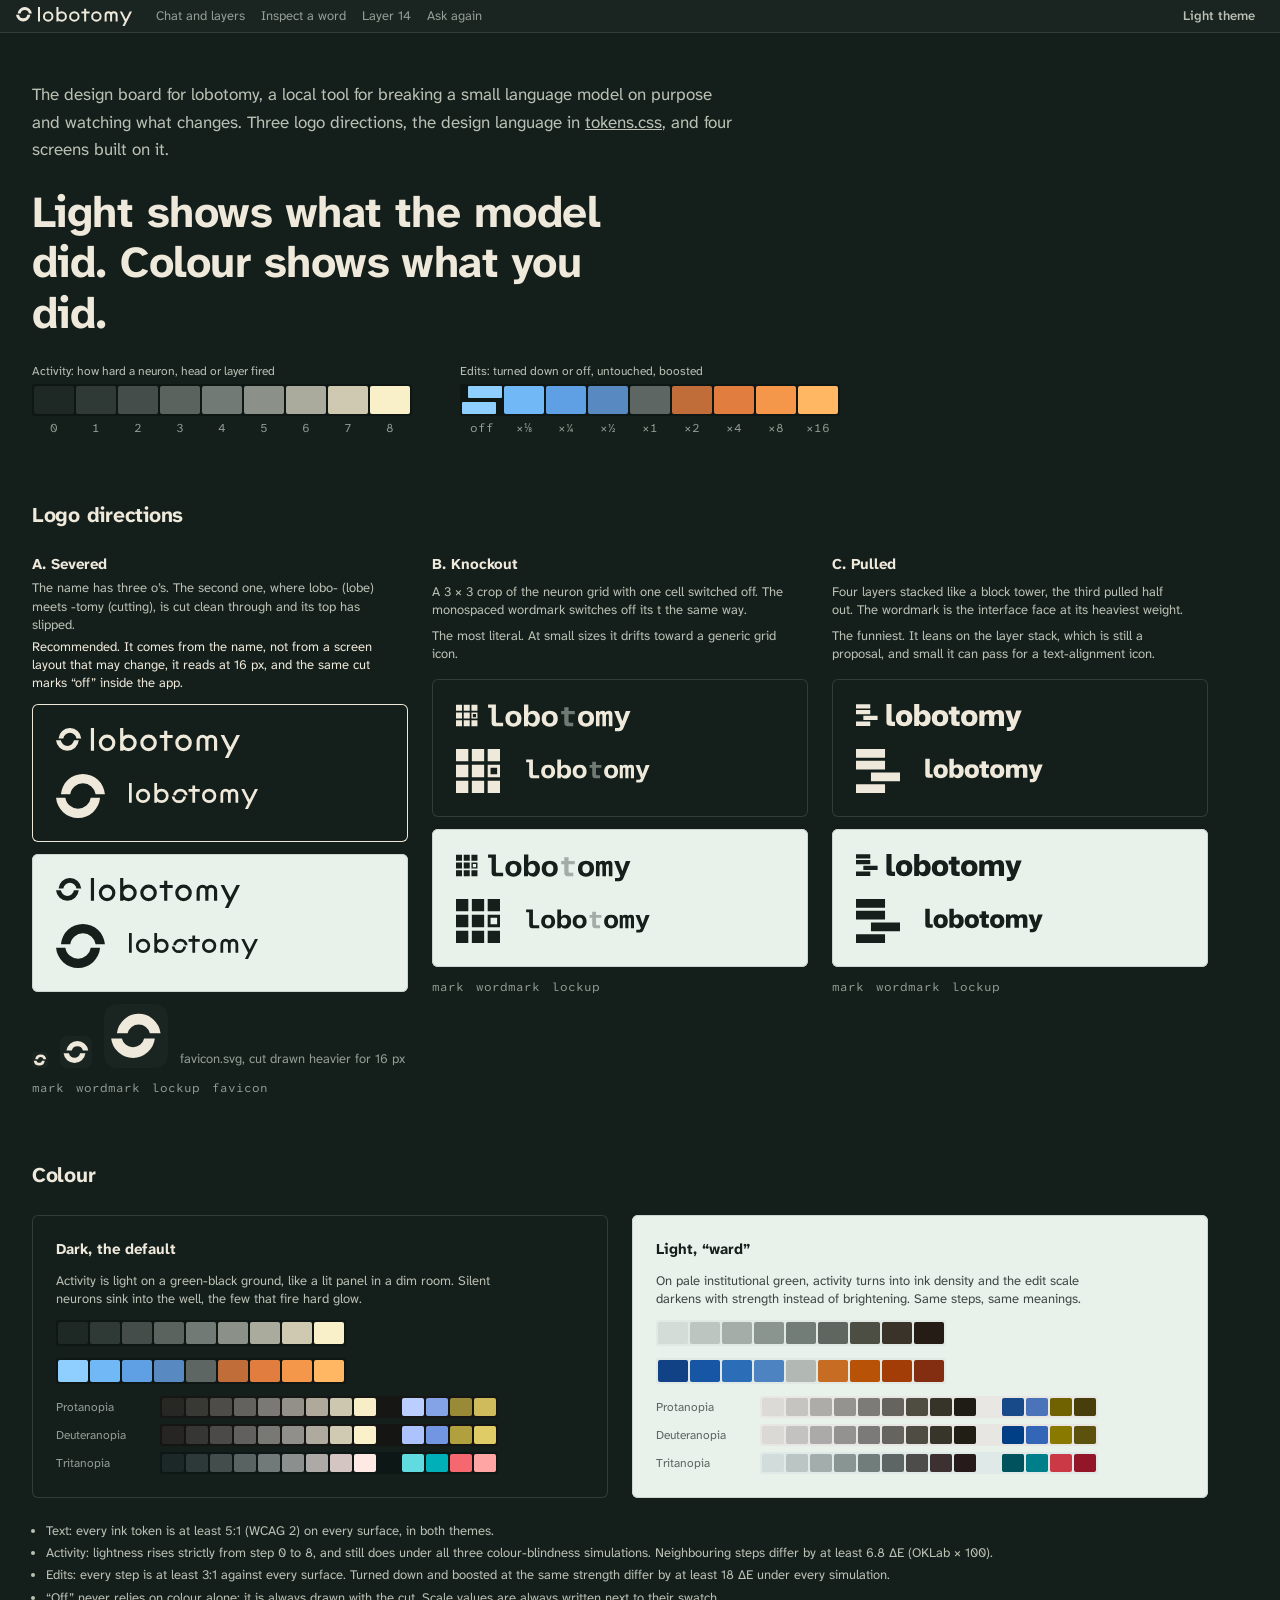
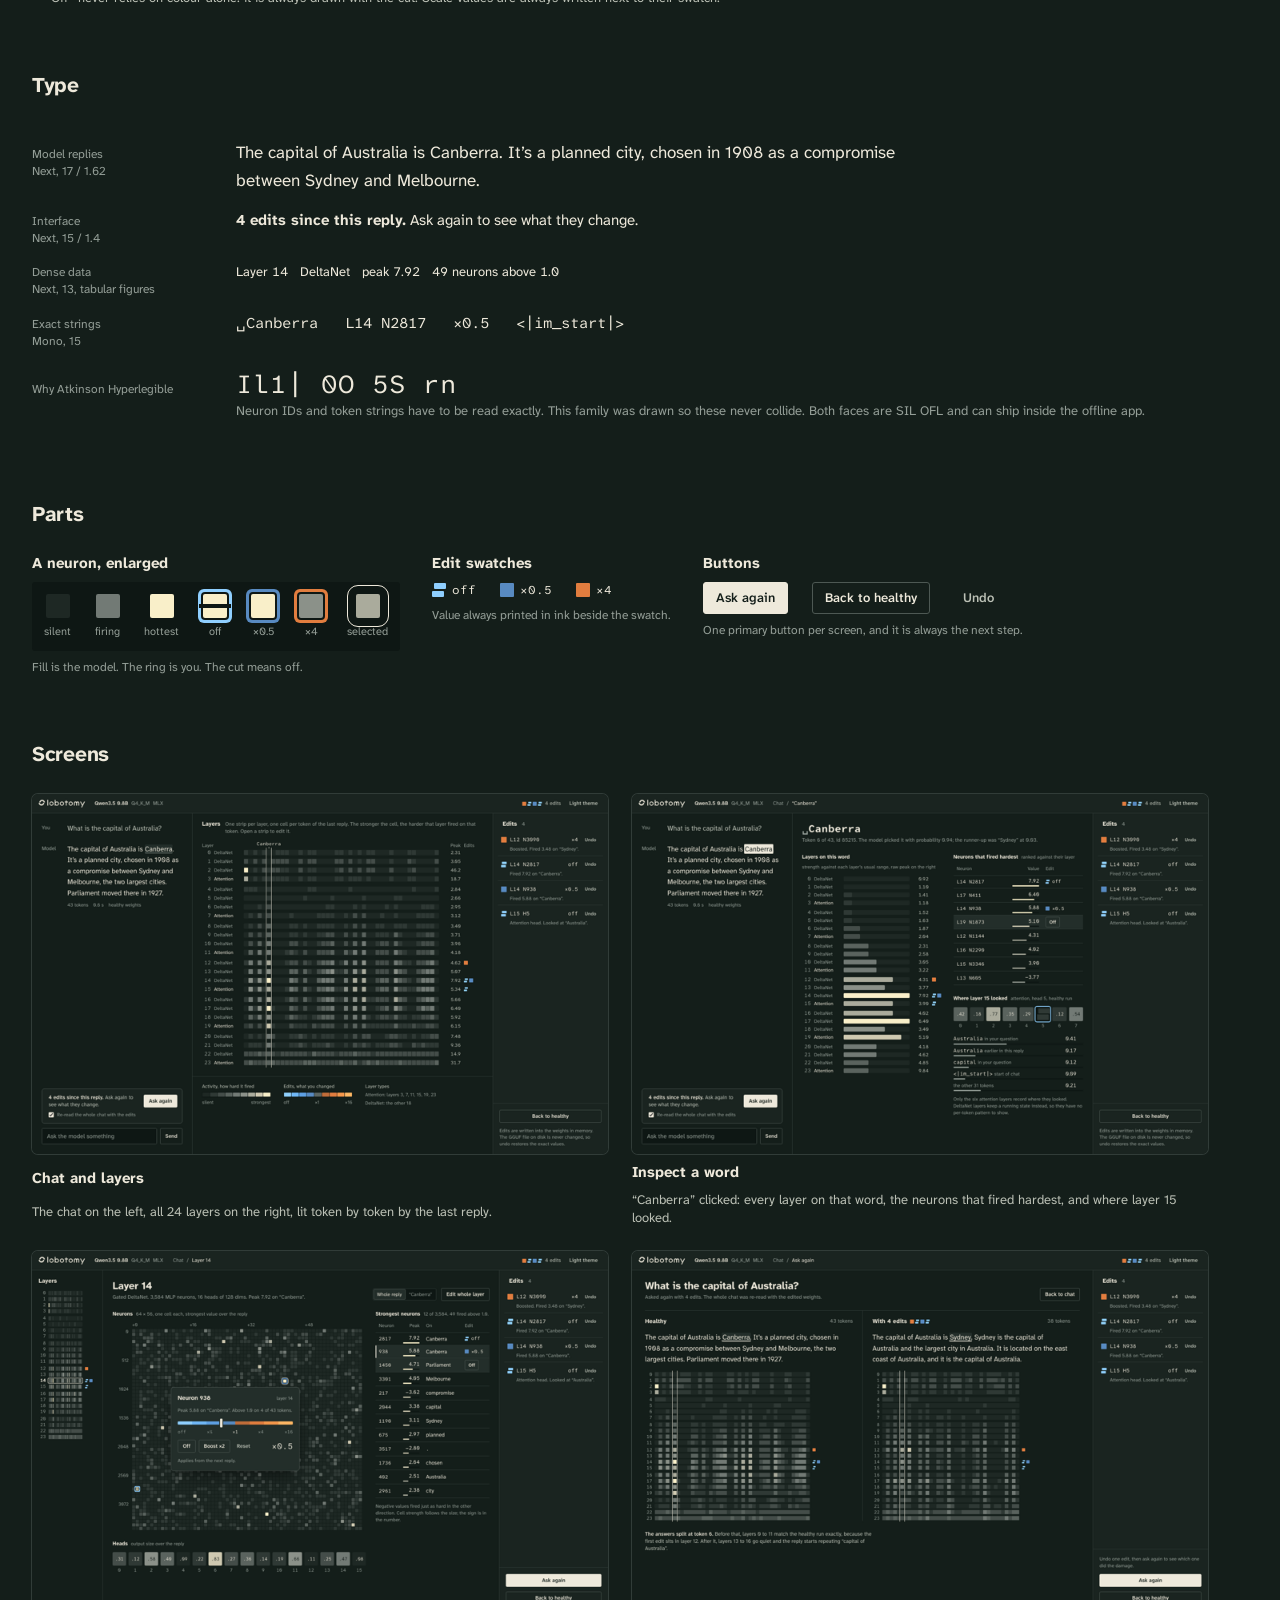
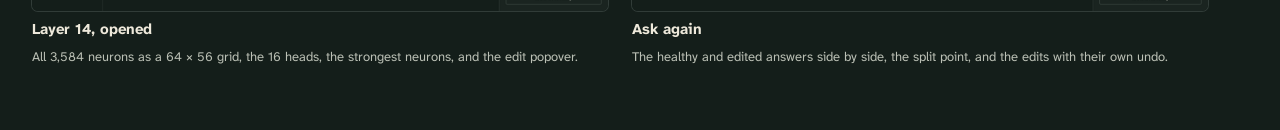
==== design/mockups/index.html @ 0666f912 "Design language, logos and mockups (from the design pass); richer inspection API - design/: tokens.c" ====
<!doctype html>
<html lang="en" data-theme="dark">
<head>
<meta charset="utf-8">
<meta name="viewport" content="width=device-width, initial-scale=1">
<title>lobotomy design board</title>
<link rel="icon" href="../logo/favicon.svg" type="image/svg+xml">
<link rel="preconnect" href="https://fonts.googleapis.com">
<link rel="preconnect" href="https://fonts.gstatic.com" crossorigin>
<link rel="stylesheet" href="https://fonts.googleapis.com/css2?family=Atkinson+Hyperlegible+Mono:wght@400;500;700&family=Atkinson+Hyperlegible+Next:ital,wght@0,400;0,560;0,720;1,400&display=swap">
<link rel="stylesheet" href="../tokens.css">
<link rel="stylesheet" href="app.css">
<style>
  body { min-height: 100vh; }
  .board { max-width: 1240px; padding: var(--space-7) var(--space-6) var(--space-8); display: grid; gap: var(--space-8); }
  .board section { display: grid; gap: var(--space-5); }
  .board h2 { font-size: var(--text-xl); font-weight: var(--weight-bold); letter-spacing: var(--tracking-display); }
  .board h3 { font-size: var(--text-md); font-weight: var(--weight-bold); }
  .lede { max-width: 64ch; color: var(--ink-2); font-size: var(--text-lg); line-height: var(--leading-read); }
  .thesis { font-size: var(--text-4xl); line-height: var(--leading-tight); letter-spacing: var(--tracking-display); font-weight: var(--weight-bold); max-width: 20ch; }
  .hero { display: grid; gap: var(--space-5); }
  .hero-scales { display: flex; flex-wrap: wrap; gap: var(--space-4) var(--space-7); }
  .big-bar { display: flex; gap: 2px; padding: 2px; background: var(--surface-well); border-radius: 3px; width: max-content; }
  .big-bar i { width: 40px; height: 28px; border-radius: 2px; background: var(--act, var(--edit)); }
  .big-bar i.none { background: var(--edit-none); }
  .big-bar .swatch.edit-off { width: 40px; height: 28px; }
  .big-bar .swatch.edit-off::before, .big-bar .swatch.edit-off::after { height: 12px; }
  .big-bar .swatch.edit-off::before, .big-bar .swatch.edit-off::after { width: calc(100% - 6px); }
  .big-bar .swatch.edit-off::before { left: 6px; }
  .labels { display: flex; gap: 2px; padding: 0 2px; font-family: var(--font-mono); font-size: var(--text-xs); color: var(--ink-3); }
  .labels span { width: 40px; text-align: center; }

  /* logo directions */
  .directions { display: grid; grid-template-columns: repeat(3, minmax(0, 1fr)); gap: var(--space-5); }
  .direction { display: grid; gap: var(--space-3); align-content: start; }
  .direction header { display: grid; gap: var(--space-1); min-height: 7.5em; }
  .direction header p { color: var(--ink-2); font-size: var(--text-sm); max-width: 44ch; }
  .direction .verdict { color: var(--ink-1); }
  .tile { background: var(--surface-ground); color: var(--ink-1); border-radius: var(--radius-panel); padding: var(--space-5); display: grid; gap: var(--space-4); justify-items: start; box-shadow: inset 0 0 0 1px var(--rule); }
  .tile .lockup { height: 30px; }
  .tile .wordmark { height: 26px; }
  .tile .mark { height: 44px; }
  .tile-row { display: flex; align-items: center; gap: var(--space-5); }
  .files { font-family: var(--font-mono); font-size: var(--text-xs); color: var(--ink-3); display: flex; flex-wrap: wrap; gap: 2px var(--space-3); }
  .files a { text-decoration: none; }
  .files a:hover { color: var(--ink-1); text-decoration: underline; }
  .favicons { display: flex; align-items: end; gap: var(--space-3); }
  .recommended { box-shadow: inset 0 0 0 1px var(--ink-1); }

  /* colour */
  .scales { display: grid; grid-template-columns: repeat(2, minmax(0, 1fr)); gap: var(--space-5); }
  .scale-card { display: grid; gap: var(--space-3); align-content: start; padding: var(--space-5); border-radius: var(--radius-panel); background: var(--surface-ground); color: var(--ink-1); box-shadow: inset 0 0 0 1px var(--rule); }
  .topbar .crumbs { gap: var(--space-4); }
  .scale-card p { font-size: var(--text-sm); color: var(--ink-2); max-width: 56ch; }
  .sw-row { display: flex; gap: 2px; padding: 2px; background: var(--surface-well); border-radius: 3px; width: max-content; }
  .sw-row i { width: 30px; height: 22px; border-radius: 2px; background: var(--act, var(--edit)); }
  .sw-row i.none { background: var(--edit-none); }
  .sw-labels { display: flex; gap: 2px; padding: 0 2px; font-family: var(--font-mono); font-size: var(--text-2xs); color: var(--ink-3); }
  .sw-labels span { width: 30px; text-align: center; }
  .cvd { display: grid; grid-template-columns: 92px auto; gap: 6px var(--space-3); align-items: center; font-size: var(--text-xs); color: var(--ink-3); }
  .cvd .sw-row i { width: 22px; height: 18px; }
  .protan { filter: url(#protan); } .deutan { filter: url(#deutan); } .tritan { filter: url(#tritan); }
  .checks { display: grid; gap: var(--space-1); font-size: var(--text-sm); color: var(--ink-2); padding-left: 1.1em; list-style: disc; }
  .surfaces { display: flex; flex-wrap: wrap; gap: var(--space-2); }
  .chip { display: grid; gap: 2px; font-size: var(--text-xs); color: var(--ink-3); }
  .chip i { width: 88px; height: 36px; border-radius: var(--radius-control); box-shadow: inset 0 0 0 1px var(--rule); }

  /* type */
  .type { display: grid; grid-template-columns: 180px minmax(0, 1fr); gap: var(--space-4) var(--space-5); align-items: baseline; }
  .type dt { font-size: var(--text-xs); color: var(--ink-3); }
  .type dd { margin: 0; }
  .t-reply { font-size: var(--text-lg); line-height: var(--leading-read); max-width: 60ch; }
  .t-ui { font-size: var(--text-md); }
  .t-dense { font-size: var(--text-sm); font-variant-numeric: tabular-nums; }
  .t-mono { font-family: var(--font-mono); font-size: var(--text-md); }
  .t-tell { font-family: var(--font-mono); font-size: var(--text-2xl); letter-spacing: 0.04em; }

  /* components */
  .parts { display: flex; flex-wrap: wrap; gap: var(--space-6); align-items: flex-start; }
  .part { display: grid; gap: var(--space-2); }
  .part .meta { font-size: var(--text-xs); }
  .cells { display: flex; gap: var(--space-4); }
  .cellx { display: grid; gap: 6px; justify-items: center; font-size: var(--text-2xs); color: var(--ink-3); }
  .zoom { width: 24px; height: 24px; border-radius: 2px; background: var(--act); position: relative; }
  .zoom[class*="edit-"] { box-shadow: 0 0 0 2px var(--surface-well), 0 0 0 5px var(--edit); }
  .zoom.edit-off::after { content: ""; position: absolute; left: -4px; right: -4px; top: 50%; height: 4px; margin-top: -2px; background: var(--surface-well); }
  .zoom.is-selected { outline: 1px solid var(--select); outline-offset: 8px; }
  .zoom-well { padding: var(--space-3); background: var(--surface-well); border-radius: 3px; display: flex; gap: var(--space-5); }

  /* screens */
  .screens { display: grid; grid-template-columns: repeat(2, minmax(0, 1fr)); gap: var(--space-5); }
  .screen { display: grid; gap: var(--space-2); text-decoration: none; }
  .screen img { width: 100%; height: auto; display: block; border-radius: var(--radius-panel); box-shadow: 0 0 0 1px var(--rule); }
  .screen:hover img { box-shadow: 0 0 0 1px var(--ink-1); }
  .screen strong { font-weight: var(--weight-bold); }
  .screen span { color: var(--ink-2); font-size: var(--text-sm); }

  @media (max-width: 980px) {
    .directions, .scales, .screens { grid-template-columns: minmax(0, 1fr); }
    .direction header { min-height: 0; }
  }
  @media (max-width: 640px) {
    .board { padding: var(--space-5) var(--space-4) var(--space-7); gap: var(--space-7); }
    .thesis { font-size: var(--text-3xl); }
    .big-bar i, .big-bar .swatch.edit-off { width: 26px; height: 22px; }
    .labels span { width: 26px; }
    .type { grid-template-columns: minmax(0, 1fr); gap: var(--space-1); }
    .type dd { margin-bottom: var(--space-3); }
    .sw-row i, .sw-labels span { width: 22px; }
    .board, .scale-card, .tile { overflow-x: auto; }
  }
</style>
</head>
<body>
<svg width="0" height="0" style="position:absolute" aria-hidden="true">
  <!-- Machado, Oliveira & Fernandes 2009, severity 1.0, applied in linear RGB -->
  <filter id="protan" color-interpolation-filters="linearRGB"><feColorMatrix type="matrix" values="0.152286 1.052583 -0.204868 0 0  0.114503 0.786281 0.099216 0 0  -0.003882 -0.048116 1.051998 0 0  0 0 0 1 0"/></filter>
  <filter id="deutan" color-interpolation-filters="linearRGB"><feColorMatrix type="matrix" values="0.367322 0.860646 -0.227968 0 0  0.280085 0.672501 0.047413 0 0  -0.011820 0.042940 0.968881 0 0  0 0 0 1 0"/></filter>
  <filter id="tritan" color-interpolation-filters="linearRGB"><feColorMatrix type="matrix" values="1.255528 -0.076749 -0.178779 0 0  -0.078411 0.930809 0.147602 0 0  0.004733 0.691367 0.303900 0 0  0 0 0 1 0"/></filter>
</svg>

<header class="topbar">
  <a class="brand" href="index.html" aria-label="lobotomy design board">
    <img class="on-dark" src="../logo/a-severed/lockup-on-dark.svg" alt="lobotomy">
    <img class="on-light" src="../logo/a-severed/lockup-on-light.svg" alt="lobotomy">
  </a>
  <nav class="crumbs" aria-label="Screens"><a href="main.html">Chat and layers</a><a href="token.html">Inspect a word</a><a href="layer.html">Layer 14</a><a href="compare.html">Ask again</a></nav>
  <div class="topbar-end"><button class="btn btn-quiet" type="button" data-theme-toggle>Light theme</button></div>
</header>

<main class="board">

  <section class="hero" aria-labelledby="thesis">
    <p class="lede">The design board for lobotomy, a local tool for breaking a small language model on purpose and watching what changes. Three logo directions, the design language in <a href="../tokens.css">tokens.css</a>, and four screens built on it.</p>
    <h1 id="thesis" class="thesis">Light shows what the model did. Colour shows what you did.</h1>
    <div class="hero-scales">
      <div class="scale">
        <span class="scale-title">Activity: how hard a neuron, head or layer fired</span>
        <span class="big-bar"><i class="act-0"></i><i class="act-1"></i><i class="act-2"></i><i class="act-3"></i><i class="act-4"></i><i class="act-5"></i><i class="act-6"></i><i class="act-7"></i><i class="act-8"></i></span>
        <span class="labels"><span>0</span><span>1</span><span>2</span><span>3</span><span>4</span><span>5</span><span>6</span><span>7</span><span>8</span></span>
      </div>
      <div class="scale">
        <span class="scale-title">Edits: turned down or off, untouched, boosted</span>
        <span class="big-bar"><i class="swatch edit-off"></i><i class="edit-down-3"></i><i class="edit-down-2"></i><i class="edit-down-1"></i><i class="none"></i><i class="edit-up-1"></i><i class="edit-up-2"></i><i class="edit-up-3"></i><i class="edit-up-4"></i></span>
        <span class="labels"><span>off</span><span>×⅛</span><span>×¼</span><span>×½</span><span>×1</span><span>×2</span><span>×4</span><span>×8</span><span>×16</span></span>
      </div>
    </div>
  </section>

  <section aria-labelledby="logos">
    <h2 id="logos">Logo directions</h2>
    <div class="directions">

      <article class="direction">
        <header>
          <h3>A. Severed</h3>
          <p>The name has three o’s. The second one, where lobo- (lobe) meets -tomy (cutting), is cut clean through and its top has slipped.</p>
          <p class="verdict">Recommended. It comes from the name, not from a screen layout that may change, it reads at 16 px, and the same cut marks “off” inside the app.</p>
        </header>
        <div class="tile recommended" data-theme="dark">
          <img class="lockup" src="../logo/a-severed/lockup-on-dark.svg" alt="lobotomy lockup on dark">
          <div class="tile-row"><img class="mark" src="../logo/a-severed/mark-on-dark.svg" alt="mark on dark"><img class="wordmark" src="../logo/a-severed/wordmark-on-dark.svg" alt="wordmark on dark"></div>
        </div>
        <div class="tile" data-theme="light">
          <img class="lockup" src="../logo/a-severed/lockup-on-light.svg" alt="lobotomy lockup on light">
          <div class="tile-row"><img class="mark" src="../logo/a-severed/mark-on-light.svg" alt="mark on light"><img class="wordmark" src="../logo/a-severed/wordmark-on-light.svg" alt="wordmark on light"></div>
        </div>
        <div class="favicons" aria-label="Favicon at 16, 32 and 64 pixels">
          <img src="../logo/favicon.svg" width="16" height="16" alt="">
          <img src="../logo/favicon.svg" width="32" height="32" alt="">
          <img src="../logo/favicon.svg" width="64" height="64" alt="favicon">
          <span class="meta">favicon.svg, cut drawn heavier for 16 px</span>
        </div>
        <div class="files"><a href="../logo/a-severed/mark-on-dark.svg">mark</a><a href="../logo/a-severed/wordmark-on-dark.svg">wordmark</a><a href="../logo/a-severed/lockup-on-dark.svg">lockup</a><a href="../logo/favicon.svg">favicon</a></div>
      </article>

      <article class="direction">
        <header>
          <h3>B. Knockout</h3>
          <p>A 3 × 3 crop of the neuron grid with one cell switched off. The monospaced wordmark switches off its t the same way.</p>
          <p>The most literal. At small sizes it drifts toward a generic grid icon.</p>
        </header>
        <div class="tile" data-theme="dark">
          <img class="lockup" src="../logo/b-knockout/lockup-on-dark.svg" alt="Knockout lockup on dark">
          <div class="tile-row"><img class="mark" src="../logo/b-knockout/mark-on-dark.svg" alt="mark on dark"><img class="wordmark" src="../logo/b-knockout/wordmark-on-dark.svg" alt="wordmark on dark"></div>
        </div>
        <div class="tile" data-theme="light">
          <img class="lockup" src="../logo/b-knockout/lockup-on-light.svg" alt="Knockout lockup on light">
          <div class="tile-row"><img class="mark" src="../logo/b-knockout/mark-on-light.svg" alt="mark on light"><img class="wordmark" src="../logo/b-knockout/wordmark-on-light.svg" alt="wordmark on light"></div>
        </div>
        <div class="files"><a href="../logo/b-knockout/mark-on-dark.svg">mark</a><a href="../logo/b-knockout/wordmark-on-dark.svg">wordmark</a><a href="../logo/b-knockout/lockup-on-dark.svg">lockup</a></div>
      </article>

      <article class="direction">
        <header>
          <h3>C. Pulled</h3>
          <p>Four layers stacked like a block tower, the third pulled half out. The wordmark is the interface face at its heaviest weight.</p>
          <p>The funniest. It leans on the layer stack, which is still a proposal, and small it can pass for a text-alignment icon.</p>
        </header>
        <div class="tile" data-theme="dark">
          <img class="lockup" src="../logo/c-pulled/lockup-on-dark.svg" alt="Pulled lockup on dark">
          <div class="tile-row"><img class="mark" src="../logo/c-pulled/mark-on-dark.svg" alt="mark on dark"><img class="wordmark" src="../logo/c-pulled/wordmark-on-dark.svg" alt="wordmark on dark"></div>
        </div>
        <div class="tile" data-theme="light">
          <img class="lockup" src="../logo/c-pulled/lockup-on-light.svg" alt="Pulled lockup on light">
          <div class="tile-row"><img class="mark" src="../logo/c-pulled/mark-on-light.svg" alt="mark on light"><img class="wordmark" src="../logo/c-pulled/wordmark-on-light.svg" alt="wordmark on light"></div>
        </div>
        <div class="files"><a href="../logo/c-pulled/mark-on-dark.svg">mark</a><a href="../logo/c-pulled/wordmark-on-dark.svg">wordmark</a><a href="../logo/c-pulled/lockup-on-dark.svg">lockup</a></div>
      </article>

    </div>
  </section>

  <section aria-labelledby="colour">
    <h2 id="colour">Colour</h2>
    <div class="scales">
      <div class="scale-card" data-theme="dark">
        <h3>Dark, the default</h3>
        <p>Activity is light on a green-black ground, like a lit panel in a dim room. Silent neurons sink into the well, the few that fire hard glow.</p>
        <div class="sw-row"><i class="act-0"></i><i class="act-1"></i><i class="act-2"></i><i class="act-3"></i><i class="act-4"></i><i class="act-5"></i><i class="act-6"></i><i class="act-7"></i><i class="act-8"></i></div>
        <div class="sw-row"><i class="edit-down-4"></i><i class="edit-down-3"></i><i class="edit-down-2"></i><i class="edit-down-1"></i><i class="none"></i><i class="edit-up-1"></i><i class="edit-up-2"></i><i class="edit-up-3"></i><i class="edit-up-4"></i></div>
        <div class="cvd">
          <span>Protanopia</span><div class="protan"><div class="sw-row"><i class="act-0"></i><i class="act-1"></i><i class="act-2"></i><i class="act-3"></i><i class="act-4"></i><i class="act-5"></i><i class="act-6"></i><i class="act-7"></i><i class="act-8"></i><i class="none" style="opacity:0"></i><i class="edit-down-4"></i><i class="edit-down-2"></i><i class="edit-up-2"></i><i class="edit-up-4"></i></div></div>
          <span>Deuteranopia</span><div class="deutan"><div class="sw-row"><i class="act-0"></i><i class="act-1"></i><i class="act-2"></i><i class="act-3"></i><i class="act-4"></i><i class="act-5"></i><i class="act-6"></i><i class="act-7"></i><i class="act-8"></i><i class="none" style="opacity:0"></i><i class="edit-down-4"></i><i class="edit-down-2"></i><i class="edit-up-2"></i><i class="edit-up-4"></i></div></div>
          <span>Tritanopia</span><div class="tritan"><div class="sw-row"><i class="act-0"></i><i class="act-1"></i><i class="act-2"></i><i class="act-3"></i><i class="act-4"></i><i class="act-5"></i><i class="act-6"></i><i class="act-7"></i><i class="act-8"></i><i class="none" style="opacity:0"></i><i class="edit-down-4"></i><i class="edit-down-2"></i><i class="edit-up-2"></i><i class="edit-up-4"></i></div></div>
        </div>
      </div>
      <div class="scale-card" data-theme="light">
        <h3>Light, “ward”</h3>
        <p>On pale institutional green, activity turns into ink density and the edit scale darkens with strength instead of brightening. Same steps, same meanings.</p>
        <div class="sw-row"><i class="act-0"></i><i class="act-1"></i><i class="act-2"></i><i class="act-3"></i><i class="act-4"></i><i class="act-5"></i><i class="act-6"></i><i class="act-7"></i><i class="act-8"></i></div>
        <div class="sw-row"><i class="edit-down-4"></i><i class="edit-down-3"></i><i class="edit-down-2"></i><i class="edit-down-1"></i><i class="none"></i><i class="edit-up-1"></i><i class="edit-up-2"></i><i class="edit-up-3"></i><i class="edit-up-4"></i></div>
        <div class="cvd">
          <span>Protanopia</span><div class="protan"><div class="sw-row"><i class="act-0"></i><i class="act-1"></i><i class="act-2"></i><i class="act-3"></i><i class="act-4"></i><i class="act-5"></i><i class="act-6"></i><i class="act-7"></i><i class="act-8"></i><i class="none" style="opacity:0"></i><i class="edit-down-4"></i><i class="edit-down-2"></i><i class="edit-up-2"></i><i class="edit-up-4"></i></div></div>
          <span>Deuteranopia</span><div class="deutan"><div class="sw-row"><i class="act-0"></i><i class="act-1"></i><i class="act-2"></i><i class="act-3"></i><i class="act-4"></i><i class="act-5"></i><i class="act-6"></i><i class="act-7"></i><i class="act-8"></i><i class="none" style="opacity:0"></i><i class="edit-down-4"></i><i class="edit-down-2"></i><i class="edit-up-2"></i><i class="edit-up-4"></i></div></div>
          <span>Tritanopia</span><div class="tritan"><div class="sw-row"><i class="act-0"></i><i class="act-1"></i><i class="act-2"></i><i class="act-3"></i><i class="act-4"></i><i class="act-5"></i><i class="act-6"></i><i class="act-7"></i><i class="act-8"></i><i class="none" style="opacity:0"></i><i class="edit-down-4"></i><i class="edit-down-2"></i><i class="edit-up-2"></i><i class="edit-up-4"></i></div></div>
        </div>
      </div>
    </div>
    <ul class="checks">
      <li>Text: every ink token is at least 5:1 (WCAG 2) on every surface, in both themes.</li>
      <li>Activity: lightness rises strictly from step 0 to 8, and still does under all three colour-blindness simulations. Neighbouring steps differ by at least 6.8 ΔE (OKLab × 100).</li>
      <li>Edits: every step is at least 3:1 against every surface. Turned down and boosted at the same strength differ by at least 18 ΔE under every simulation.</li>
      <li>“Off” never relies on colour alone: it is always drawn with the cut. Scale values are always written next to their swatch.</li>
    </ul>
  </section>

  <section aria-labelledby="type">
    <h2 id="type">Type</h2>
    <dl class="type">
      <dt>Model replies<br>Next, 17 / 1.62</dt>
      <dd class="t-reply">The capital of Australia is Canberra. It’s a planned city, chosen in 1908 as a compromise between Sydney and Melbourne.</dd>
      <dt>Interface<br>Next, 15 / 1.4</dt>
      <dd class="t-ui"><strong>4 edits since this reply.</strong> Ask again to see what they change.</dd>
      <dt>Dense data<br>Next, 13, tabular figures</dt>
      <dd class="t-dense">Layer 14 &nbsp; DeltaNet &nbsp; peak 7.92 &nbsp; 49 neurons above 1.0</dd>
      <dt>Exact strings<br>Mono, 15</dt>
      <dd class="t-mono">␣Canberra &nbsp; L14 N2817 &nbsp; ×0.5 &nbsp; &lt;|im_start|&gt;</dd>
      <dt>Why Atkinson Hyperlegible</dt>
      <dd><span class="t-tell">Il1| 0O 5S rn</span><p class="meta">Neuron IDs and token strings have to be read exactly. This family was drawn so these never collide. Both faces are SIL OFL and can ship inside the offline app.</p></dd>
    </dl>
  </section>

  <section aria-labelledby="parts">
    <h2 id="parts">Parts</h2>
    <div class="parts">
      <div class="part">
        <h3>A neuron, enlarged</h3>
        <div class="zoom-well">
          <div class="cellx"><i class="zoom act-0"></i>silent</div>
          <div class="cellx"><i class="zoom act-4"></i>firing</div>
          <div class="cellx"><i class="zoom act-8"></i>hottest</div>
          <div class="cellx"><i class="zoom act-8 edit-off"></i>off</div>
          <div class="cellx"><i class="zoom act-8 edit-down-1"></i>×0.5</div>
          <div class="cellx"><i class="zoom act-5 edit-up-2"></i>×4</div>
          <div class="cellx"><i class="zoom act-6 is-selected"></i>selected</div>
        </div>
        <p class="meta">Fill is the model. The ring is you. The cut means off.</p>
      </div>
      <div class="part">
        <h3>Edit swatches</h3>
        <div class="tile-row"><span class="edit-tag"><i class="swatch swatch-lg edit-off"></i>off</span><span class="edit-tag"><i class="swatch swatch-lg edit-down-1"></i>×0.5</span><span class="edit-tag"><i class="swatch swatch-lg edit-up-2"></i>×4</span></div>
        <p class="meta">Value always printed in ink beside the swatch.</p>
      </div>
      <div class="part">
        <h3>Buttons</h3>
        <div class="tile-row"><button class="btn btn-primary" type="button">Ask again</button><button class="btn" type="button">Back to healthy</button><button class="btn btn-quiet" type="button">Undo</button></div>
        <p class="meta">One primary button per screen, and it is always the next step.</p>
      </div>
    </div>
  </section>

  <section aria-labelledby="screens">
    <h2 id="screens">Screens</h2>
    <div class="screens">
      <a class="screen" href="main.html"><img src="thumbs/main.png" alt="Chat and layer stack" width="720" height="450"><strong>Chat and layers</strong><span>The chat on the left, all 24 layers on the right, lit token by token by the last reply.</span></a>
      <a class="screen" href="token.html"><img src="thumbs/token.png" alt="Inspecting the word Canberra" width="720" height="450"><strong>Inspect a word</strong><span>“Canberra” clicked: every layer on that word, the neurons that fired hardest, and where layer 15 looked.</span></a>
      <a class="screen" href="layer.html"><img src="thumbs/layer.png" alt="Layer 14 opened" width="720" height="450"><strong>Layer 14, opened</strong><span>All 3,584 neurons as a 64 × 56 grid, the 16 heads, the strongest neurons, and the edit popover.</span></a>
      <a class="screen" href="compare.html"><img src="thumbs/compare.png" alt="Healthy and edited answers side by side" width="720" height="450"><strong>Ask again</strong><span>The healthy and edited answers side by side, the split point, and the edits with their own undo.</span></a>
    </div>
  </section>

</main>
<script src="data.js"></script>
<script src="app.js"></script>
</body>
</html>
---- design/tokens.css ----
/* lobotomy design tokens
   ------------------------------------------------------------------
   Dark-first. The app opens dark because activity is drawn as light;
   light is a complete second theme, chosen with data-theme="light".

   The one rule: light shows what the model did, colour shows what you did.
   Activity is a near-neutral lightness ramp. The only hues in the product
   are the two edit poles: cold (turned down / off) and hot (boosted).

   Every value below was checked:
   - text tokens: WCAG 2 >= 5:1 on ground, panel and raised (both themes)
   - activity ramp: lightness strictly monotone, also under protanopia,
     deuteranopia and tritanopia (Machado 2009, severity 1); adjacent steps
     >= 6.8 dE (OKLab x100)
   - edit scale: every step >= 3:1 against every surface; cold vs hot at the
     same step >= 18 dE under every CVD simulation
   Hex values are the gamut-mapped output of the OKLCH values in comments.
   Fonts are SIL OFL 1.1 and can be bundled with the offline app.
   ------------------------------------------------------------------ */

:root {
  /* ---------- type ---------- */
  --font-sans: "Atkinson Hyperlegible Next", "Atkinson Hyperlegible", system-ui, sans-serif;
  --font-mono: "Atkinson Hyperlegible Mono", ui-monospace, "SF Mono", Menlo, monospace;

  --text-2xs: 0.6875rem;  /* 11px  axis ticks only */
  --text-xs:  0.75rem;    /* 12px  captions, table meta */
  --text-sm:  0.8125rem;  /* 13px  dense UI: strips, lists */
  --text-md:  0.9375rem;  /* 15px  UI base */
  --text-lg:  1.0625rem;  /* 17px  model replies, chat */
  --text-xl:  1.3125rem;  /* 21px  pane titles */
  --text-2xl: 1.625rem;   /* 26px  view titles */
  --text-3xl: 2.125rem;   /* 34px  gallery headings */
  --text-4xl: 2.75rem;    /* 44px  gallery only */

  --leading-tight: 1.15;
  --leading-ui: 1.4;
  --leading-read: 1.62;

  --weight-regular: 400;
  --weight-medium: 560;
  --weight-bold: 720;

  --tracking-display: -0.012em;
  --tracking-ui: 0;

  /* ---------- space (4px base) ---------- */
  --space-half: 2px;
  --space-1: 4px;
  --space-2: 8px;
  --space-3: 12px;
  --space-4: 16px;
  --space-5: 24px;
  --space-6: 32px;
  --space-7: 48px;
  --space-8: 64px;

  /* ---------- shape ---------- */
  --radius-cell: 1px;      /* neuron cells, strip segments */
  --radius-control: 3px;   /* buttons, inputs, swatches */
  --radius-panel: 6px;     /* popovers, dialogs */
  --radius-icon: 20%;      /* app icon / favicon tile */

  --rule-width: 1px;
  --edit-ring: 2px;        /* coloured ring on an edited cell */
  --edit-gap: 1px;         /* surface gap between cell and ring */
  --focus-width: 2px;

  /* ---------- data geometry ---------- */
  --cell: 8px;             /* neuron cell in the 64 x 56 grid */
  --cell-gap: 1px;
  --strip-h: 20px;         /* one layer in the stack */
  --strip-block-gap: 6px;  /* between the six 4-layer blocks */

  /* ---------- motion ---------- */
  --dur-instant: 80ms;     /* hover, press */
  --dur-quick: 140ms;      /* popover in, toggles */
  --dur-base: 220ms;       /* activity re-light, panel changes */
  --dur-cut: 320ms;        /* the cut mark drawing across an "off" cell */
  --ease-out: cubic-bezier(0.2, 0, 0, 1);
  --ease-in: cubic-bezier(0.4, 0, 1, 1);
  --ease-standard: cubic-bezier(0.3, 0, 0.1, 1);

  --z-sticky: 10;
  --z-popover: 20;
  --z-toast: 30;

  /* ---------- logo (fixed, never themed) ---------- */
  --logo-on-dark: #eee9db;
  --logo-on-light: #161f1b;
  --logo-tile: #1a2420;
}

/* ---------- colour: dark (default) ----------
   Also usable on any element: <div data-theme="dark"> forces dark inside. */
:root,
[data-theme="dark"] {
  color-scheme: dark;

  --surface-well:   #0e1714;  /* oklch(0.195 0.015 168) data wells: grid, strips */
  --surface-ground: #141e1a;  /* oklch(0.225 0.017 168) app canvas */
  --surface-panel:  #1a2420;  /* oklch(0.250 0.017 168) side panes, bars */
  --surface-raised: #232e2a;  /* oklch(0.290 0.017 168) popovers, hovered rows */

  --rule:        #313c38;     /* oklch(0.345 0.016 168) hairlines */
  --rule-strong: #4d5853;     /* oklch(0.450 0.016 168) control borders */

  --ink-1: #eee9db;           /* oklch(0.935 0.020 92)  bone: primary text */
  --ink-2: #bbc0b5;           /* oklch(0.800 0.016 125) secondary text */
  --ink-3: #949e97;           /* oklch(0.690 0.016 155) meta, labels */
  --ink-inverse: #141e1a;     /* text on a bone fill */

  --focus: var(--ink-1);
  --select: var(--ink-1);

  /* Activity: how hard a neuron, head or layer fired (|activation|).
     Sequential, 9 steps. 0 = silent. Bins are set by the engine per view. */
  --act-0: #1e2824;  /* oklch(0.265 0.016 168) */
  --act-1: #2f3935;  /* oklch(0.335 0.015 168) */
  --act-2: #444d49;  /* oklch(0.410 0.014 166) */
  --act-3: #5a635e;  /* oklch(0.490 0.013 164) */
  --act-4: #727a75;  /* oklch(0.570 0.012 160) */
  --act-5: #8b9189;  /* oklch(0.650 0.014 140) */
  --act-6: #aaab9c;  /* oklch(0.735 0.020 110) */
  --act-7: #cfc9b1;  /* oklch(0.835 0.034 96)  */
  --act-8: #f9efc9;  /* oklch(0.950 0.050 95)  filament */

  /* Ink for numbers drawn on an activity fill. Step 4 passes 3:1 only:
     use it for large numerals, never body text. */
  --act-ink-0: var(--ink-1); --act-ink-1: var(--ink-1); --act-ink-2: var(--ink-1);
  --act-ink-3: var(--ink-1); --act-ink-4: #0e1714;     --act-ink-5: #0e1714;
  --act-ink-6: #0e1714;      --act-ink-7: #0e1714;     --act-ink-8: #0e1714;

  /* Edits: diverging around "untouched" (x1).
     down-1 x0.5..<1   down-2 x0.25..<0.5   down-3 >0..<0.25   down-4 off (x0)
     up-1   >1..x2     up-2   >x2..x4       up-3   >x4..x8     up-4   >x8      */
  --edit-none:   #5d6662;  /* oklch(0.500 0.012 168) midpoint, legends only */
  --edit-down-1: #588ac1;  /* oklch(0.620 0.100 252) */
  --edit-down-2: #5ea0e3;  /* oklch(0.690 0.120 250) */
  --edit-down-3: #70b8f6;  /* oklch(0.760 0.115 246) */
  --edit-down-4: #8fcfff;  /* oklch(0.830 0.095 242) */
  --edit-up-1:   #c16d3a;  /* oklch(0.620 0.125 50)  */
  --edit-up-2:   #e17d3f;  /* oklch(0.690 0.145 50)  */
  --edit-up-3:   #f5974b;  /* oklch(0.760 0.145 57)  */
  --edit-up-4:   #ffb764;  /* oklch(0.830 0.130 68)  */
  --edit-off: var(--edit-down-4);
  --edit-down: var(--edit-down-2);   /* the pole colour, for icons and legends */
  --edit-up: var(--edit-up-2);
  --edit-down-wash: color-mix(in oklab, var(--edit-down-2) 14%, var(--surface-panel));
  --edit-up-wash:   color-mix(in oklab, var(--edit-up-2) 14%, var(--surface-panel));

  /* System status never borrows a data colour. Errors are bone text,
     a strong rule and the word "Error"; there is no red in the product. */
  --status-rule: var(--ink-1);

  --shadow-popover: 0 16px 40px -12px rgb(0 0 0 / 0.6), 0 0 0 1px var(--rule-strong);
  --shadow-drag: 0 6px 16px -6px rgb(0 0 0 / 0.5);
}

/* ---------- colour: light ("ward") ---------- */
[data-theme="light"] {
  color-scheme: light;

  --surface-well:   #e0e9e3;  /* oklch(0.925 0.012 155) */
  --surface-ground: #e9f1eb;  /* oklch(0.950 0.011 155) */
  --surface-panel:  #f5faf7;  /* oklch(0.980 0.006 155) */
  --surface-raised: #fcfefc;  /* oklch(0.995 0.003 155) */

  --rule:        #ccd5d0;
  --rule-strong: #a7b1ab;

  --ink-1: #161f1b;
  --ink-2: #3e4843;
  --ink-3: #5c6661;
  --ink-inverse: #f5faf7;

  /* Activity becomes ink density on paper. */
  --act-0: #d3dcd6;
  --act-1: #bcc5c0;
  --act-2: #a4ada8;
  --act-3: #8b9590;
  --act-4: #737d78;
  --act-5: #5e665f;
  --act-6: #4c4d43;
  --act-7: #39332a;
  --act-8: #241c15;

  --act-ink-0: var(--ink-1); --act-ink-1: var(--ink-1); --act-ink-2: var(--ink-1);
  --act-ink-3: var(--ink-1); --act-ink-4: #f5faf7;     --act-ink-5: #f5faf7;
  --act-ink-6: #f5faf7;      --act-ink-7: #f5faf7;     --act-ink-8: #f5faf7;

  /* On paper the scale darkens with strength instead of brightening. */
  --edit-none:   #b2b9b5;
  --edit-down-1: #4c83c0;
  --edit-down-2: #2b6db7;
  --edit-down-3: #1656a4;
  --edit-down-4: #114286;
  --edit-up-1:   #c66d23;
  --edit-up-2:   #b85207;
  --edit-up-3:   #a23d08;
  --edit-up-4:   #842e11;
  --edit-down-wash: color-mix(in oklab, var(--edit-down-2) 10%, var(--surface-panel));
  --edit-up-wash:   color-mix(in oklab, var(--edit-up-2) 10%, var(--surface-panel));

  --shadow-popover: 0 16px 40px -14px rgb(22 31 27 / 0.32), 0 0 0 1px var(--rule-strong);
  --shadow-drag: 0 6px 16px -8px rgb(22 31 27 / 0.3);
}

@media (prefers-reduced-motion: reduce) {
  :root {
    --dur-instant: 0ms;
    --dur-quick: 0ms;
    --dur-base: 0ms;
    --dur-cut: 0ms;
  }
}

/* Utility classes so markup can say what a colour means, not what it is. */
.act-0 { --act: var(--act-0); --act-ink: var(--act-ink-0); }
.act-1 { --act: var(--act-1); --act-ink: var(--act-ink-1); }
.act-2 { --act: var(--act-2); --act-ink: var(--act-ink-2); }
.act-3 { --act: var(--act-3); --act-ink: var(--act-ink-3); }
.act-4 { --act: var(--act-4); --act-ink: var(--act-ink-4); }
.act-5 { --act: var(--act-5); --act-ink: var(--act-ink-5); }
.act-6 { --act: var(--act-6); --act-ink: var(--act-ink-6); }
.act-7 { --act: var(--act-7); --act-ink: var(--act-ink-7); }
.act-8 { --act: var(--act-8); --act-ink: var(--act-ink-8); }

.edit-down-1 { --edit: var(--edit-down-1); }
.edit-down-2 { --edit: var(--edit-down-2); }
.edit-down-3 { --edit: var(--edit-down-3); }
.edit-off,
.edit-down-4 { --edit: var(--edit-down-4); }
.edit-up-1 { --edit: var(--edit-up-1); }
.edit-up-2 { --edit: var(--edit-up-2); }
.edit-up-3 { --edit: var(--edit-up-3); }
.edit-up-4 { --edit: var(--edit-up-4); }
---- design/mockups/app.css ----
/* lobotomy mockups: shared components. Built only on ../tokens.css. */

*, *::before, *::after { box-sizing: border-box; }
html, body { margin: 0; }
body {
  background: var(--surface-ground);
  color: var(--ink-1);
  font-family: var(--font-sans);
  font-size: var(--text-md);
  line-height: var(--leading-ui);
  font-weight: var(--weight-regular);
  -webkit-font-smoothing: antialiased;
  text-rendering: optimizeLegibility;
}
h1, h2, h3, h4, p { margin: 0; }
ol, ul { margin: 0; padding: 0; list-style: none; }
button { font: inherit; color: inherit; }
a { color: inherit; }
:focus-visible { outline: var(--focus-width) solid var(--focus); outline-offset: 2px; }

.num  { font-variant-numeric: tabular-nums; }
.mono { font-family: var(--font-mono); font-size: 0.94em; }
.meta { color: var(--ink-3); font-size: var(--text-sm); }
.sr-only { position: absolute; width: 1px; height: 1px; overflow: hidden; clip-path: inset(50%); white-space: nowrap; }

/* Theme-aware logo images: one file per background. */
[data-theme="light"] .on-dark { display: none; }
:root:not([data-theme="light"]) .on-light { display: none; }

/* ------------------------------------------------------------ shell */
.app {
  display: grid;
  grid-template-columns: minmax(0, 1fr);
  grid-template-rows: 48px minmax(0, 1fr);
  min-height: 100vh;
  height: 100vh;
}
.body {
  display: grid;
  grid-template-columns: minmax(340px, 400px) minmax(0, 1fr) 288px;
  min-height: 0;
}
.body > * { min-height: 0; min-width: 0; overflow: auto; }
.body > * + * { border-left: var(--rule-width) solid var(--rule); }

.topbar {
  display: flex;
  align-items: center;
  gap: var(--space-5);
  padding: 0 var(--space-4);
  background: var(--surface-panel);
  border-bottom: var(--rule-width) solid var(--rule);
}
.brand { display: flex; align-items: center; text-decoration: none; }
.brand img { height: 19px; width: auto; display: block; }
.model { display: flex; align-items: baseline; gap: var(--space-2); font-size: var(--text-sm); color: var(--ink-3); }
.model strong { color: var(--ink-1); font-weight: var(--weight-medium); }
.crumbs { display: flex; gap: var(--space-2); font-size: var(--text-sm); color: var(--ink-3); }
.crumbs a { text-decoration: none; }
.crumbs a:hover { color: var(--ink-1); }
.crumbs [aria-current] { color: var(--ink-1); }
.topbar-end { margin-left: auto; display: flex; align-items: center; gap: var(--space-3); }
.health { display: flex; align-items: center; gap: var(--space-2); font-size: var(--text-sm); color: var(--ink-2); }
.health .swatches { display: flex; gap: 3px; }

.pane-head {
  display: flex;
  align-items: baseline;
  flex-wrap: wrap;
  gap: var(--space-1) var(--space-3);
  padding: var(--space-4) var(--space-5) var(--space-3);
}
.pane-head h2 { font-size: var(--text-md); font-weight: var(--weight-bold); }
.pane-head .meta { flex: 1 1 260px; }
.pane-head .seg { margin-left: auto; }

/* ------------------------------------------------------------ buttons */
.btn {
  display: inline-flex; align-items: center; justify-content: center; gap: var(--space-2);
  height: 32px; padding: 0 var(--space-3);
  border: var(--rule-width) solid var(--rule-strong);
  border-radius: var(--radius-control);
  background: transparent;
  font-size: var(--text-sm); font-weight: var(--weight-medium);
  cursor: pointer; white-space: nowrap; text-decoration: none;
  transition: background var(--dur-instant) var(--ease-out), border-color var(--dur-instant) var(--ease-out);
}
.btn:hover { background: var(--surface-raised); border-color: var(--ink-3); }
.btn:active { background: var(--surface-well); }
.btn-primary { background: var(--ink-1); color: var(--ink-inverse); border-color: var(--ink-1); }
.btn-primary:hover { background: var(--ink-2); border-color: var(--ink-2); }
.btn-quiet { border-color: transparent; color: var(--ink-2); padding: 0 var(--space-2); }
.btn-quiet:hover { color: var(--ink-1); background: var(--surface-raised); border-color: transparent; }
.btn-sm { height: 26px; padding: 0 var(--space-2); font-size: var(--text-xs); }
.btn[aria-pressed="true"] { background: var(--surface-raised); border-color: var(--ink-1); }

.seg {
  display: inline-flex; padding: 2px; gap: 2px;
  border: var(--rule-width) solid var(--rule);
  border-radius: var(--radius-control);
  background: var(--surface-well);
}
.seg button {
  border: 0; background: transparent; height: 24px; padding: 0 var(--space-2);
  border-radius: 2px; font-size: var(--text-xs); color: var(--ink-3); cursor: pointer;
}
.seg button[aria-pressed="true"] { background: var(--surface-raised); color: var(--ink-1); box-shadow: 0 0 0 1px var(--rule-strong); }

/* ------------------------------------------------------------ edit swatch
   A small square in the edit colour. "Off" adds the cut: the square is
   split along a horizontal kerf and the top half slips right, like the logo. */
.swatch {
  position: relative; display: inline-block; flex: none;
  width: 10px; height: 10px; border-radius: 1px;
  background: var(--edit, var(--edit-none));
  vertical-align: -1px;
}
.swatch.edit-off { background: none; }
.swatch.edit-off::before,
.swatch.edit-off::after {
  content: ""; position: absolute; left: 0; width: calc(100% - 2px); height: 4px; background: var(--edit); border-radius: 1px;
}
.swatch.edit-off::before { top: 0; left: 2px; }
.swatch.edit-off::after { bottom: 0; }
.swatch-lg { width: 14px; height: 14px; }
.swatch-lg.edit-off::before, .swatch-lg.edit-off::after { height: 6px; }

/* ------------------------------------------------------------ transcript */
.chat { display: flex; flex-direction: column; }
.transcript { flex: 1; padding: var(--space-5) var(--space-5) var(--space-4); display: flex; flex-direction: column; gap: var(--space-5); }
.msg { display: grid; grid-template-columns: 52px minmax(0, 1fr); column-gap: var(--space-3); }
.who { font-size: var(--text-sm); color: var(--ink-3); padding-top: 3px; }
.msg-body { font-size: var(--text-lg); line-height: var(--leading-read); max-width: 62ch; }
.msg-user .msg-body { color: var(--ink-2); }
.msg-meta { grid-column: 2; margin-top: var(--space-2); font-size: var(--text-xs); color: var(--ink-3); display: flex; gap: var(--space-3); flex-wrap: wrap; }

.tok { border-radius: 2px; cursor: pointer; transition: background var(--dur-instant) var(--ease-out); box-decoration-break: clone; -webkit-box-decoration-break: clone; }
.tok:hover { background: var(--surface-raised); box-shadow: inset 0 -1px 0 var(--ink-3); }
.tok.is-hover { background: var(--surface-raised); box-shadow: inset 0 -1px 0 var(--ink-3); }
.tok.is-selected { background: var(--ink-1); color: var(--ink-inverse); padding: 1px 2px; margin: 0 -2px; }
.tok.is-split { background: var(--surface-raised); box-shadow: inset 0 -2px 0 var(--ink-1); padding: 0 2px; margin: 0 -2px; }

.pending {
  margin: 0 var(--space-5) var(--space-3);
  padding: var(--space-3) var(--space-3) var(--space-3) var(--space-4);
  border: var(--rule-width) solid var(--rule-strong);
  border-radius: var(--radius-panel);
  background: var(--surface-panel);
  display: grid; grid-template-columns: minmax(0, 1fr) auto; gap: var(--space-2) var(--space-3); align-items: center;
}
.pending p { font-size: var(--text-sm); color: var(--ink-2); }
.pending p strong { color: var(--ink-1); font-weight: var(--weight-medium); }
.pending label { grid-column: 1 / -1; font-size: var(--text-xs); color: var(--ink-3); display: flex; gap: var(--space-2); align-items: center; }
.pending input { accent-color: var(--ink-1); margin: 0; }

.composer { display: flex; gap: var(--space-2); padding: 0 var(--space-5) var(--space-5); }
.composer textarea {
  flex: 1; resize: none; height: 40px; padding: 9px var(--space-3);
  border: var(--rule-width) solid var(--rule-strong); border-radius: var(--radius-control);
  background: var(--surface-well); color: var(--ink-1);
  font: inherit; font-size: var(--text-md);
}
.composer textarea::placeholder { color: var(--ink-3); }
.composer .btn { height: 40px; }

/* ------------------------------------------------------------ layer stack */
.stack-wrap { --strip-cols: 22px 66px minmax(0, 1fr) 46px 48px; padding: 0 var(--space-5) var(--space-5); }
.axis {
  display: grid; grid-template-columns: var(--strip-cols); column-gap: var(--space-2);
  height: 22px; align-items: end; font-size: var(--text-xs); color: var(--ink-3);
}
.axis-track { position: relative; height: 100%; }
.axis-layer { grid-column: span 2; }
.axis-mark { position: absolute; bottom: 4px; transform: translateX(-50%); white-space: nowrap; color: var(--ink-1); font-family: var(--font-mono); font-size: var(--text-xs); }
.axis-mark::after { content: ""; position: absolute; left: 50%; top: 100%; width: 1px; height: 4px; background: var(--ink-1); }

.strips {
  position: relative;
  display: flex; flex-direction: column; gap: var(--strip-block-gap);
}
.block { display: flex; flex-direction: column; gap: 2px; }
.strip {
  display: grid; grid-template-columns: var(--strip-cols); column-gap: var(--space-2); align-items: center;
  width: 100%; height: var(--strip-h); padding: 0; border: 0; background: none; text-align: left;
  border-radius: var(--radius-control); cursor: pointer;
}
.strip:hover .strip-idx, .strip:focus-visible .strip-idx { color: var(--ink-1); }
.strip:hover .heat { box-shadow: 0 0 0 1px var(--rule-strong); }
.strip-idx { text-align: right; font-size: var(--text-sm); color: var(--ink-3); }
.strip-type { font-size: var(--text-xs); color: var(--ink-3); }
.strip.is-attn .strip-type { color: var(--ink-1); }
.strip-peak { text-align: right; font-size: var(--text-xs); color: var(--ink-2); }
.strip-edit { display: flex; align-items: center; gap: 3px; font-size: var(--text-xs); color: var(--ink-2); }
.strip-edit .n { margin-left: 3px; }
.strip.is-selected .heat { box-shadow: 0 0 0 1px var(--select); }
.strip.is-selected .strip-idx { color: var(--ink-1); font-weight: var(--weight-bold); }
a.strip { color: inherit; text-decoration: none; }

/* compact stack: navigation in the layer view, small multiples in compare */
.strips[data-compact] { --strip-cols: 18px minmax(0, 1fr) 28px; gap: 4px; }
.strips[data-compact] .block { gap: 1px; }
.strips[data-compact] .strip { height: 14px; column-gap: 6px; }
.strips[data-compact] .heat { height: 12px; gap: 0; padding: 1px; }
.strips[data-compact] .heat i { border-radius: 0; }
.strips[data-compact] .strip-idx { font-size: var(--text-2xs); }
.strips[data-compact] .swatch { width: 8px; height: 8px; }
.strips[data-compact] .swatch.edit-off::before, .strips[data-compact] .swatch.edit-off::after { height: 3px; }

.heat {
  display: grid; grid-auto-flow: column; grid-auto-columns: minmax(0, 1fr); gap: 1px;
  height: 14px; padding: 1px; background: var(--act-0); border-radius: 2px;
}
.heat i { display: block; background: var(--act); border-radius: var(--radius-cell); }

.col-cursor {
  position: absolute; top: -2px; bottom: -2px; pointer-events: none;
  border-left: 1px solid var(--select); border-right: 1px solid var(--select);
}

/* ------------------------------------------------------------ legend */
.legend { display: flex; flex-wrap: wrap; gap: var(--space-3) var(--space-6); padding: var(--space-4) var(--space-5) var(--space-5); border-top: var(--rule-width) solid var(--rule); font-size: var(--text-xs); color: var(--ink-3); }
.scale { display: grid; gap: 4px; }
.scale-title { color: var(--ink-2); font-size: var(--text-xs); }
.scale-bar { display: flex; gap: 1px; padding: 1px; background: var(--surface-well); border-radius: 2px; width: max-content; }
.scale-bar i { width: 18px; height: 10px; background: var(--act, var(--edit)); border-radius: 1px; }
.scale-bar i.none { background: var(--edit-none); }
.scale-ends { display: flex; justify-content: space-between; gap: var(--space-4); }

/* ------------------------------------------------------------ edits rail */
.rail { display: flex; flex-direction: column; background: var(--surface-panel); }
.rail .pane-head { padding-bottom: var(--space-2); }
.count { font-size: var(--text-sm); color: var(--ink-3); }
.edit-list { padding: 0 var(--space-3); }
.edit {
  display: grid; grid-template-columns: 14px minmax(0, 1fr) auto auto; gap: 2px var(--space-2); align-items: center;
  padding: var(--space-2); border-radius: var(--radius-control);
}
.edit + .edit { border-top: var(--rule-width) solid var(--rule); border-radius: 0; }
.edit:hover { background: var(--surface-raised); }
.edit-target { font-family: var(--font-mono); font-size: var(--text-sm); }
.edit-val { font-family: var(--font-mono); font-size: var(--text-sm); color: var(--ink-1); text-align: right; min-width: 3.5ch; }
.edit-why { grid-column: 2 / -1; font-size: var(--text-xs); color: var(--ink-3); }
.rail-foot { margin-top: auto; padding: var(--space-4); display: grid; gap: var(--space-3); border-top: var(--rule-width) solid var(--rule); }
.rail-foot .meta { font-size: var(--text-xs); }
.rail-empty { padding: var(--space-4) var(--space-5); color: var(--ink-3); font-size: var(--text-sm); }

/* ------------------------------------------------------------ neuron grid */
.grid-frame { display: grid; grid-template-columns: 40px auto; grid-template-rows: 16px auto; column-gap: var(--space-2); width: max-content; }
.grid-top { grid-column: 2; position: relative; font-size: var(--text-2xs); color: var(--ink-3); }
.grid-top span { position: absolute; bottom: 2px; }
.grid-left { position: relative; font-size: var(--text-2xs); color: var(--ink-3); }
.grid-left span { position: absolute; right: 0; transform: translateY(-1px); }
.ngrid {
  position: relative;
  display: grid; grid-template-columns: repeat(64, var(--cell)); grid-auto-rows: var(--cell); gap: var(--cell-gap);
  padding: var(--cell-gap); background: var(--surface-ground); border-radius: 2px;
}
.ngrid i { display: block; background: var(--act); border-radius: var(--radius-cell); }
/* edited cell: surface gap, then a ring in the edit colour */
.ngrid i[class*="edit-"], .head[class*="edit-"] {
  position: relative; z-index: 1;
  box-shadow: 0 0 0 var(--edit-gap) var(--surface-well), 0 0 0 calc(var(--edit-gap) + var(--edit-ring)) var(--edit);
}
.ngrid i.edit-off::after {
  content: ""; position: absolute; left: -2px; right: -2px; top: 50%; height: 2px; margin-top: -1px;
  background: var(--surface-well);
  transform-origin: left center;
  animation: cut var(--dur-cut) var(--ease-out) var(--dur-cut) both;   /* the one signature moment */
}
@keyframes cut { from { transform: scaleX(0); } }
.ngrid i.is-selected { outline: 1px solid var(--select); outline-offset: 4px; z-index: 2; }

/* ------------------------------------------------------------ heads */
.heads { display: grid; grid-template-columns: repeat(16, minmax(24px, 34px)); gap: 6px; }
.heads.is-8 { grid-template-columns: repeat(8, minmax(26px, 44px)); }
.head-cell { display: grid; gap: 4px; justify-items: center; border: 0; background: none; padding: 0; cursor: pointer; }
.head {
  width: 100%; aspect-ratio: 1; border-radius: var(--radius-control); background: var(--act);
  display: grid; place-items: center; font-family: var(--font-mono); font-size: var(--text-2xs); color: var(--act-ink);
}
.head.edit-off { background: var(--surface-well); overflow: hidden; position: relative; }
.head.edit-off::before, .head.edit-off::after {
  content: ""; position: absolute; left: 3px; right: 3px; height: calc(50% - 4px); background: var(--act-1); border-radius: 1px;
}
.head.edit-off::before { top: 3px; transform: translateX(3px); }
.head.edit-off::after { bottom: 3px; }
.head-idx { font-size: var(--text-2xs); color: var(--ink-3); }

/* ------------------------------------------------------------ popover */
.popover {
  position: absolute; z-index: var(--z-popover);
  width: 320px; padding: var(--space-4);
  background: var(--surface-raised); border-radius: var(--radius-panel); box-shadow: var(--shadow-popover);
  display: grid; gap: var(--space-3);
  animation: pop-in var(--dur-quick) var(--ease-out);
}
@keyframes pop-in { from { opacity: 0; transform: translateY(3px); } }
.popover h3 { font-size: var(--text-md); font-weight: var(--weight-bold); }
.popover .meta { font-size: var(--text-xs); }
.popover-head { display: flex; align-items: baseline; justify-content: space-between; gap: var(--space-2); }
.popover-actions { display: flex; gap: var(--space-2); align-items: center; }
.popover-actions .readout { margin-left: auto; }
.popover-foot { display: flex; align-items: center; justify-content: space-between; gap: var(--space-2); }
.readout { font-family: var(--font-mono); font-size: var(--text-xl); line-height: 1; }

/* scale slider: log2, detents at powers of two, track painted in the edit scale */
.scale-slider { display: grid; gap: 4px; }
.scale-slider input { -webkit-appearance: none; appearance: none; width: 100%; height: 22px; margin: 0; background: transparent; cursor: pointer; }
.scale-slider input::-webkit-slider-runnable-track {
  height: 8px; border-radius: 2px;
  background: linear-gradient(90deg,
    var(--edit-down-4) 0 12.5%, var(--edit-down-3) 12.5% 25%, var(--edit-down-2) 25% 37.5%, var(--edit-down-1) 37.5% 50%,
    var(--edit-up-1) 50% 62.5%, var(--edit-up-2) 62.5% 75%, var(--edit-up-3) 75% 87.5%, var(--edit-up-4) 87.5% 100%);
}
.scale-slider input::-moz-range-track {
  height: 8px; border-radius: 2px;
  background: linear-gradient(90deg,
    var(--edit-down-4) 0 12.5%, var(--edit-down-3) 12.5% 25%, var(--edit-down-2) 25% 37.5%, var(--edit-down-1) 37.5% 50%,
    var(--edit-up-1) 50% 62.5%, var(--edit-up-2) 62.5% 75%, var(--edit-up-3) 75% 87.5%, var(--edit-up-4) 87.5% 100%);
}
.scale-slider input::-webkit-slider-thumb {
  -webkit-appearance: none; width: 6px; height: 22px; margin-top: -7px; border-radius: 2px;
  background: var(--ink-1); box-shadow: 0 0 0 2px var(--surface-raised);
}
.scale-slider input::-moz-range-thumb { width: 6px; height: 22px; border: 0; border-radius: 2px; background: var(--ink-1); box-shadow: 0 0 0 2px var(--surface-raised); }
.ticks { display: grid; grid-template-columns: repeat(9, 1fr); font-family: var(--font-mono); font-size: var(--text-2xs); color: var(--ink-3); }
.ticks span { text-align: center; }
.ticks span:first-child { text-align: left; }
.ticks span:last-child { text-align: right; }
.ticks .mid { color: var(--ink-1); }

/* ------------------------------------------------------------ tables & lists */
.list { width: 100%; border-collapse: collapse; font-size: var(--text-sm); }
.list th { text-align: left; font-weight: var(--weight-regular); color: var(--ink-3); font-size: var(--text-xs); padding: 0 var(--space-2) var(--space-2); border-bottom: var(--rule-width) solid var(--rule); }
.list td { padding: 4px var(--space-2); border-bottom: var(--rule-width) solid var(--rule); vertical-align: middle; }
.list tr:hover td { background: var(--surface-raised); }
.list .r { text-align: right; }
.list .bar { position: relative; display: block; height: 3px; margin-top: 2px; background: var(--surface-well); border-radius: 1px; }
.list .bar b { position: absolute; inset: 0 auto 0 0; background: var(--act); border-radius: 1px; }
.list .row-actions { opacity: 0; transition: opacity var(--dur-instant) var(--ease-out); }
.list tr:hover .row-actions, .list tr:focus-within .row-actions, .list tr.is-hover .row-actions { opacity: 1; }
.list tr.is-hover td { background: var(--surface-raised); }
.edit-tag { display: inline-flex; align-items: center; gap: 6px; font-family: var(--font-mono); font-size: var(--text-xs); }

/* ------------------------------------------------------------ layer view */
.body.is-layer { grid-template-columns: 176px minmax(0, 1fr) 272px; }
.minimap .pane-head { padding-left: var(--space-4); padding-right: var(--space-4); }
.minimap .stack-wrap { padding: 0 var(--space-4) var(--space-5); }
.layer { padding: var(--space-5) var(--space-5) var(--space-6); }
.layer-head { display: flex; flex-wrap: wrap; align-items: flex-end; justify-content: space-between; gap: var(--space-3) var(--space-5); margin-bottom: var(--space-5); }
.layer-head h1 { font-size: var(--text-2xl); line-height: var(--leading-tight); letter-spacing: var(--tracking-display); font-weight: var(--weight-bold); margin-bottom: var(--space-1); }
.layer-tools { display: flex; align-items: center; gap: var(--space-3); }
.layer-grid { display: flex; flex-wrap: wrap; gap: var(--space-5); align-items: flex-start; }
.grid-area { position: relative; display: grid; gap: var(--space-3); }
.grid-area .sub + .grid-frame { margin-bottom: var(--space-3); }
.sub { font-size: var(--text-sm); font-weight: var(--weight-bold); display: flex; flex-wrap: wrap; gap: var(--space-2); align-items: baseline; }
.sub .meta { font-weight: var(--weight-regular); font-size: var(--text-xs); }
.top-list { flex: 1 1 260px; min-width: 250px; max-width: 420px; display: grid; gap: var(--space-3); }
.list tr.is-selected td { background: var(--surface-raised); }
.list tr.is-selected td:first-child { box-shadow: inset 2px 0 0 var(--select); }
.list-note { font-size: var(--text-xs); max-width: 44ch; }

/* ------------------------------------------------------------ token view */
.inspect { padding: var(--space-5) var(--space-5) var(--space-6); display: grid; gap: var(--space-5); align-content: start; }
.token-head { display: grid; gap: var(--space-1); }
.token-big { font-family: var(--font-mono); font-size: var(--text-2xl); line-height: var(--leading-tight); }
.token-big .ws { color: var(--ink-3); }
.inspect-cols { display: flex; flex-wrap: wrap; gap: var(--space-5); align-items: flex-start; }
.inspect-cols > * { display: grid; gap: var(--space-3); align-content: start; }
.inspect-cols > :first-child { flex: 1 1 320px; max-width: 420px; }
.inspect-cols > :last-child { flex: 1 1 290px; max-width: 420px; }
.inspect-cols .sub + .heads { margin-bottom: var(--space-1); }
.inspect-cols .list + .sub { margin-top: var(--space-3); }

.lbars { display: flex; flex-direction: column; gap: var(--strip-block-gap); }
.lbars .block { gap: 2px; }
.lbar {
  display: grid; grid-template-columns: 22px 66px minmax(0, 1fr) 40px 30px; column-gap: var(--space-2); align-items: center;
  height: 18px; font-size: var(--text-xs); color: var(--ink-3); text-decoration: none;
}
.lbar:hover .lbar-track { box-shadow: 0 0 0 1px var(--rule-strong); }
.lbar .strip-idx { font-size: var(--text-sm); }
.lbar.is-attn .strip-type { color: var(--ink-1); }
.lbar-track { height: 12px; background: var(--act-0); border-radius: 2px; position: relative; }
.lbar-track b { position: absolute; inset: 0 auto 0 0; background: var(--act); border-radius: 2px; }
.lbar-val { text-align: right; color: var(--ink-2); }

.attn { display: grid; gap: 6px; }
.attn-row { display: grid; grid-template-columns: minmax(0, 1fr) 44px; gap: 2px var(--space-3); font-size: var(--text-sm); align-items: center; }
.attn-row .mono { font-size: var(--text-sm); }
.attn-row .where { color: var(--ink-3); font-size: var(--text-xs); }
.attn-row .bar { grid-column: 1 / -1; height: 3px; background: var(--surface-well); border-radius: 1px; position: relative; }
.attn-row .bar b { position: absolute; inset: 0 auto 0 0; background: var(--ink-3); border-radius: 1px; }

/* ------------------------------------------------------------ compare */
.body.is-compare { grid-template-columns: minmax(0, 1fr) 288px; }
.compare { padding: var(--space-5) var(--space-6) var(--space-6); display: grid; gap: var(--space-5); align-content: start; }
.compare-head { display: flex; flex-wrap: wrap; align-items: flex-end; justify-content: space-between; gap: var(--space-3); }
.compare-head h1 { font-size: var(--text-2xl); line-height: var(--leading-tight); letter-spacing: var(--tracking-display); font-weight: var(--weight-bold); margin-bottom: var(--space-1); }
.answers { display: grid; grid-template-columns: repeat(2, minmax(0, 1fr)); gap: 0; border-top: var(--rule-width) solid var(--rule); }
.answer { display: grid; gap: var(--space-4); align-content: start; padding: var(--space-4) var(--space-5) 0 0; }
.answer + .answer { padding-left: var(--space-5); border-left: var(--rule-width) solid var(--rule); }
.answer-head { display: flex; align-items: center; gap: var(--space-2); }
.answer-head h2 { font-size: var(--text-md); font-weight: var(--weight-bold); }
.answer-head .meta { margin-left: auto; }
.answer .msg-body { max-width: 52ch; }
.answer .strips .heat { grid-auto-columns: 9px; width: max-content; }
.answer .strips { width: max-content; max-width: 100%; }
.split-note { font-size: var(--text-sm); color: var(--ink-2); max-width: 70ch; }
.split-note strong { color: var(--ink-1); font-weight: var(--weight-medium); }

/* ------------------------------------------------------------ responsive */
@media (max-width: 1180px) {
  .body { grid-template-columns: minmax(300px, 360px) minmax(0, 1fr); }
  .body.is-layer { grid-template-columns: 160px minmax(0, 1fr); }
  .body.is-compare { grid-template-columns: minmax(0, 1fr); }
  .body > .rail { grid-column: 1 / -1; border-left: 0; border-top: var(--rule-width) solid var(--rule); }
  .app { height: auto; }
}
@media (max-width: 760px) {
  .body, .body.is-layer, .body.is-compare { grid-template-columns: minmax(0, 1fr); }
  .answers { grid-template-columns: minmax(0, 1fr); }
  .answer + .answer { padding-left: 0; border-left: 0; border-top: var(--rule-width) solid var(--rule); }
  .compare, .layer, .inspect { padding-left: var(--space-4); padding-right: var(--space-4); }
  .body > * + * { border-left: 0; border-top: var(--rule-width) solid var(--rule); }
  .topbar { gap: var(--space-3); overflow-x: auto; min-width: 0; }
  .topbar .crumbs, .health { display: none; }
  .pending { grid-template-columns: minmax(0, 1fr); }
  .legend { gap: var(--space-4); }
  .model span:not(:first-child) { display: none; }
  .transcript, .pane-head, .stack-wrap { padding-left: var(--space-4); padding-right: var(--space-4); }
  .stack-wrap { --strip-cols: 20px 0 minmax(0, 1fr) 40px 36px; }
  .strip-type { overflow: hidden; }
}
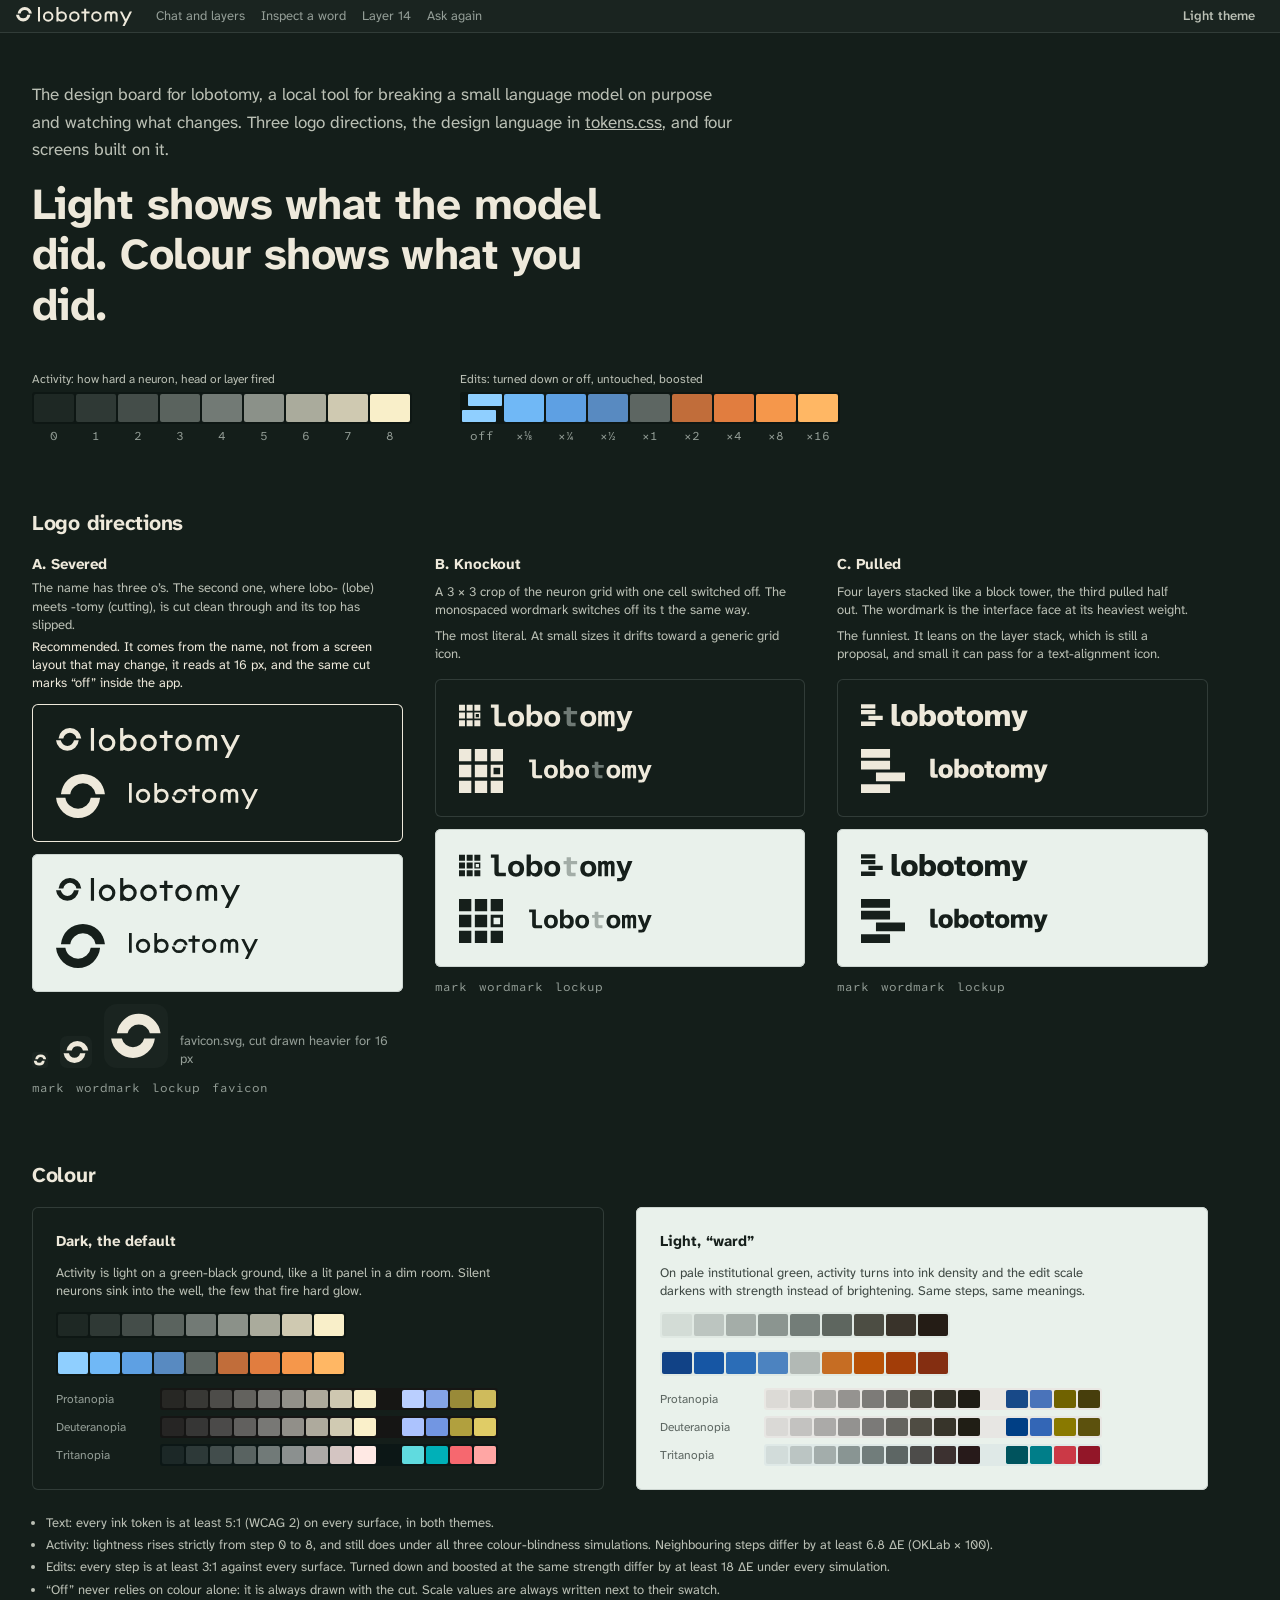
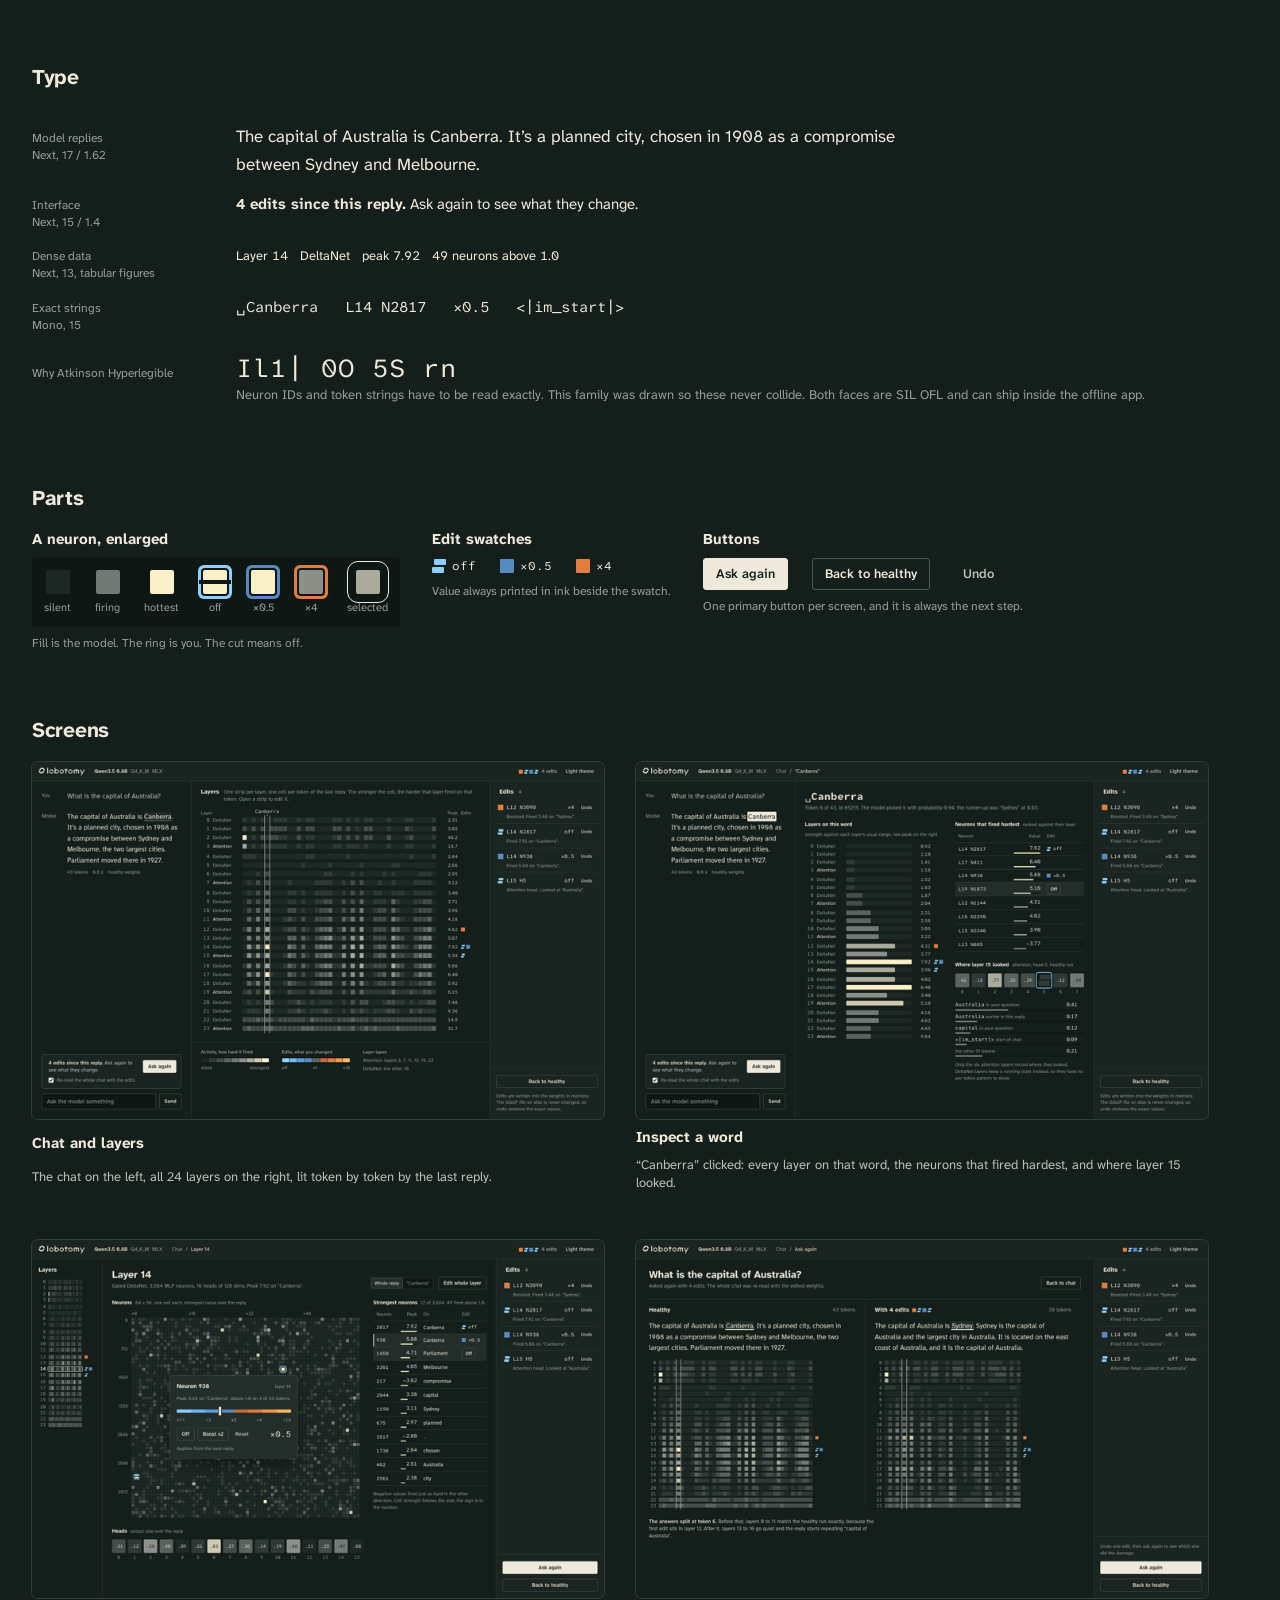
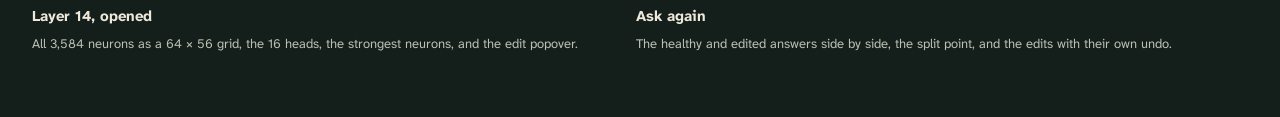
==== commit d841153b: "Design board: vary spacing so headings, cards and sections group clearly Headings sit 16px from thei" ====
--- a/design/mockups/index.html
+++ b/design/mockups/index.html
@@ -13,13 +13,16 @@
 <style>
   body { min-height: 100vh; }
   .board { max-width: 1240px; padding: var(--space-7) var(--space-6) var(--space-8); display: grid; gap: var(--space-8); }
-  .board section { display: grid; gap: var(--space-5); }
+  /* rhythm: a heading sits close to what it names (16), cards are set further
+     apart than their own padding (32 vs 24), sections are furthest apart (64) */
+  .board section { display: grid; gap: var(--space-4); }
+  .board section > .checks { margin-top: var(--space-2); }
   .board h2 { font-size: var(--text-xl); font-weight: var(--weight-bold); letter-spacing: var(--tracking-display); }
   .board h3 { font-size: var(--text-md); font-weight: var(--weight-bold); }
   .lede { max-width: 64ch; color: var(--ink-2); font-size: var(--text-lg); line-height: var(--leading-read); }
   .thesis { font-size: var(--text-4xl); line-height: var(--leading-tight); letter-spacing: var(--tracking-display); font-weight: var(--weight-bold); max-width: 20ch; }
-  .hero { display: grid; gap: var(--space-5); }
-  .hero-scales { display: flex; flex-wrap: wrap; gap: var(--space-4) var(--space-7); }
+  .hero { display: grid; gap: var(--space-3); }
+  .hero-scales { display: flex; flex-wrap: wrap; gap: var(--space-4) var(--space-7); margin-top: var(--space-5); }
   .big-bar { display: flex; gap: 2px; padding: 2px; background: var(--surface-well); border-radius: 3px; width: max-content; }
   .big-bar i { width: 40px; height: 28px; border-radius: 2px; background: var(--act, var(--edit)); }
   .big-bar i.none { background: var(--edit-none); }
@@ -31,7 +34,7 @@
   .labels span { width: 40px; text-align: center; }
 
   /* logo directions */
-  .directions { display: grid; grid-template-columns: repeat(3, minmax(0, 1fr)); gap: var(--space-5); }
+  .directions { display: grid; grid-template-columns: repeat(3, minmax(0, 1fr)); gap: var(--space-7) var(--space-6); }
   .direction { display: grid; gap: var(--space-3); align-content: start; }
   .direction header { display: grid; gap: var(--space-1); min-height: 7.5em; }
   .direction header p { color: var(--ink-2); font-size: var(--text-sm); max-width: 44ch; }
@@ -48,7 +51,7 @@
   .recommended { box-shadow: inset 0 0 0 1px var(--ink-1); }
 
   /* colour */
-  .scales { display: grid; grid-template-columns: repeat(2, minmax(0, 1fr)); gap: var(--space-5); }
+  .scales { display: grid; grid-template-columns: repeat(2, minmax(0, 1fr)); gap: var(--space-6); }
   .scale-card { display: grid; gap: var(--space-3); align-content: start; padding: var(--space-5); border-radius: var(--radius-panel); background: var(--surface-ground); color: var(--ink-1); box-shadow: inset 0 0 0 1px var(--rule); }
   .topbar .crumbs { gap: var(--space-4); }
   .scale-card p { font-size: var(--text-sm); color: var(--ink-2); max-width: 56ch; }
@@ -88,7 +91,7 @@
   .zoom-well { padding: var(--space-3); background: var(--surface-well); border-radius: 3px; display: flex; gap: var(--space-5); }
 
   /* screens */
-  .screens { display: grid; grid-template-columns: repeat(2, minmax(0, 1fr)); gap: var(--space-5); }
+  .screens { display: grid; grid-template-columns: repeat(2, minmax(0, 1fr)); gap: var(--space-7) var(--space-6); }
   .screen { display: grid; gap: var(--space-2); text-decoration: none; }
   .screen img { width: 100%; height: auto; display: block; border-radius: var(--radius-panel); box-shadow: 0 0 0 1px var(--rule); }
   .screen:hover img { box-shadow: 0 0 0 1px var(--ink-1); }
